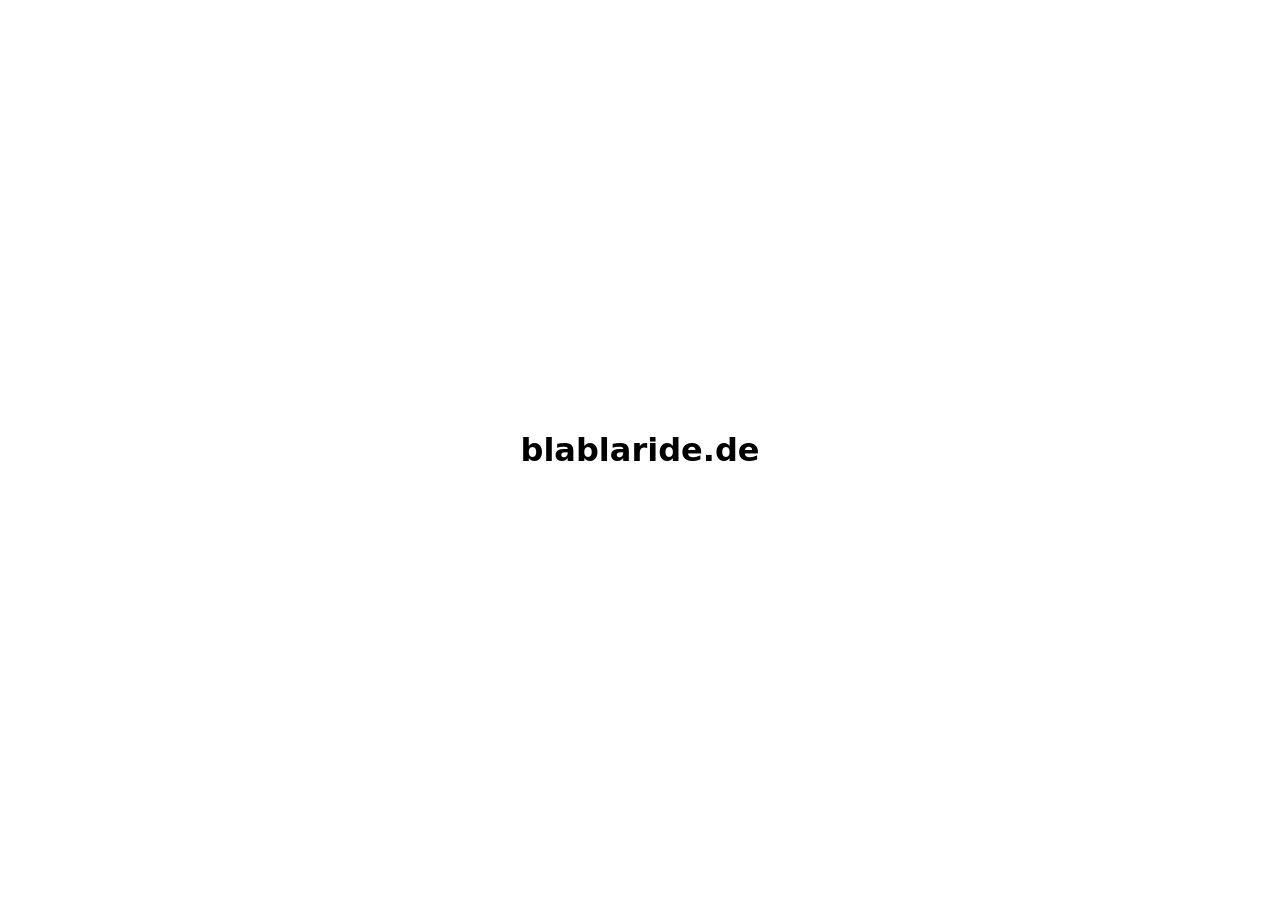
==== index.html @ fe487560 "Seed blablaride.de: concept, build brief, CNAME" ====
<!doctype html><html lang="de"><head><meta charset="utf-8"><meta name="viewport" content="width=device-width,initial-scale=1"><meta name="robots" content="noindex"><title>Work in Progress</title></head><body style="font-family:system-ui;display:grid;place-items:center;min-height:100vh;margin:0"><h1>blablaride.de</h1></body></html>
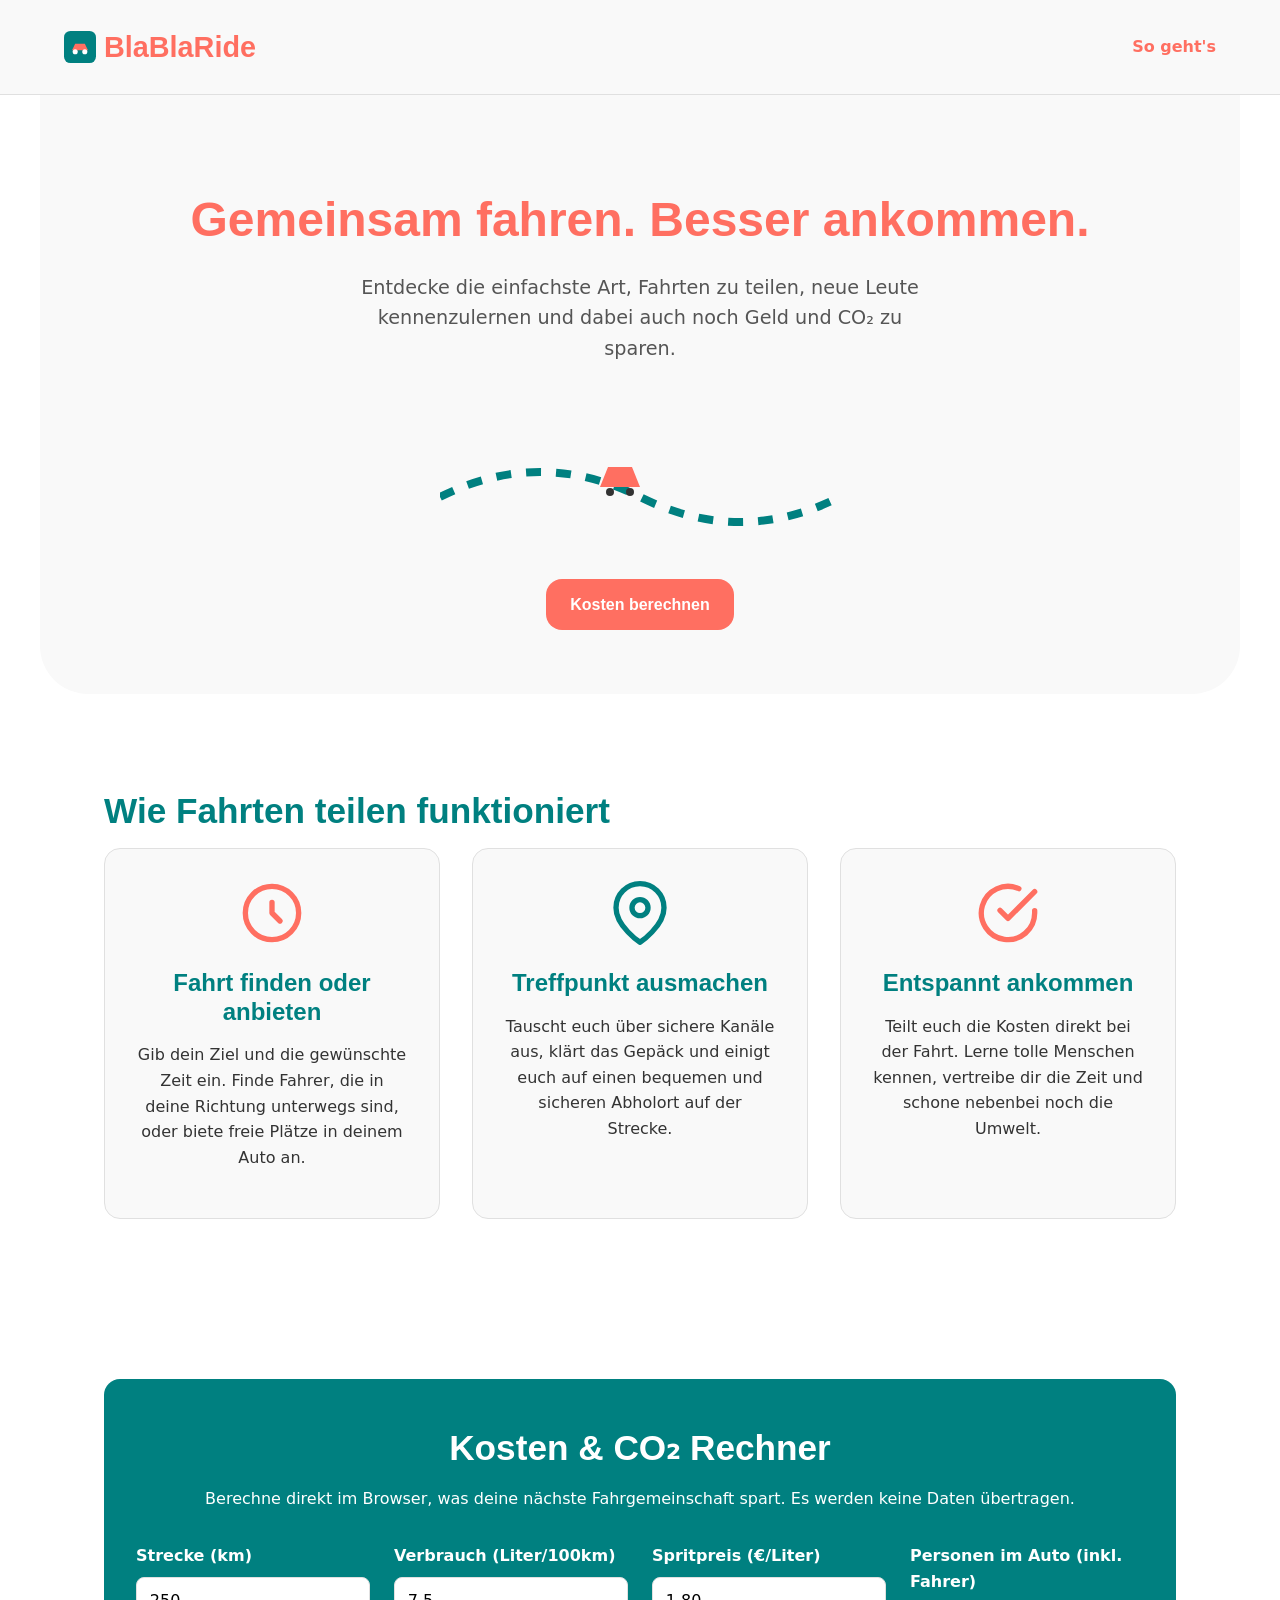
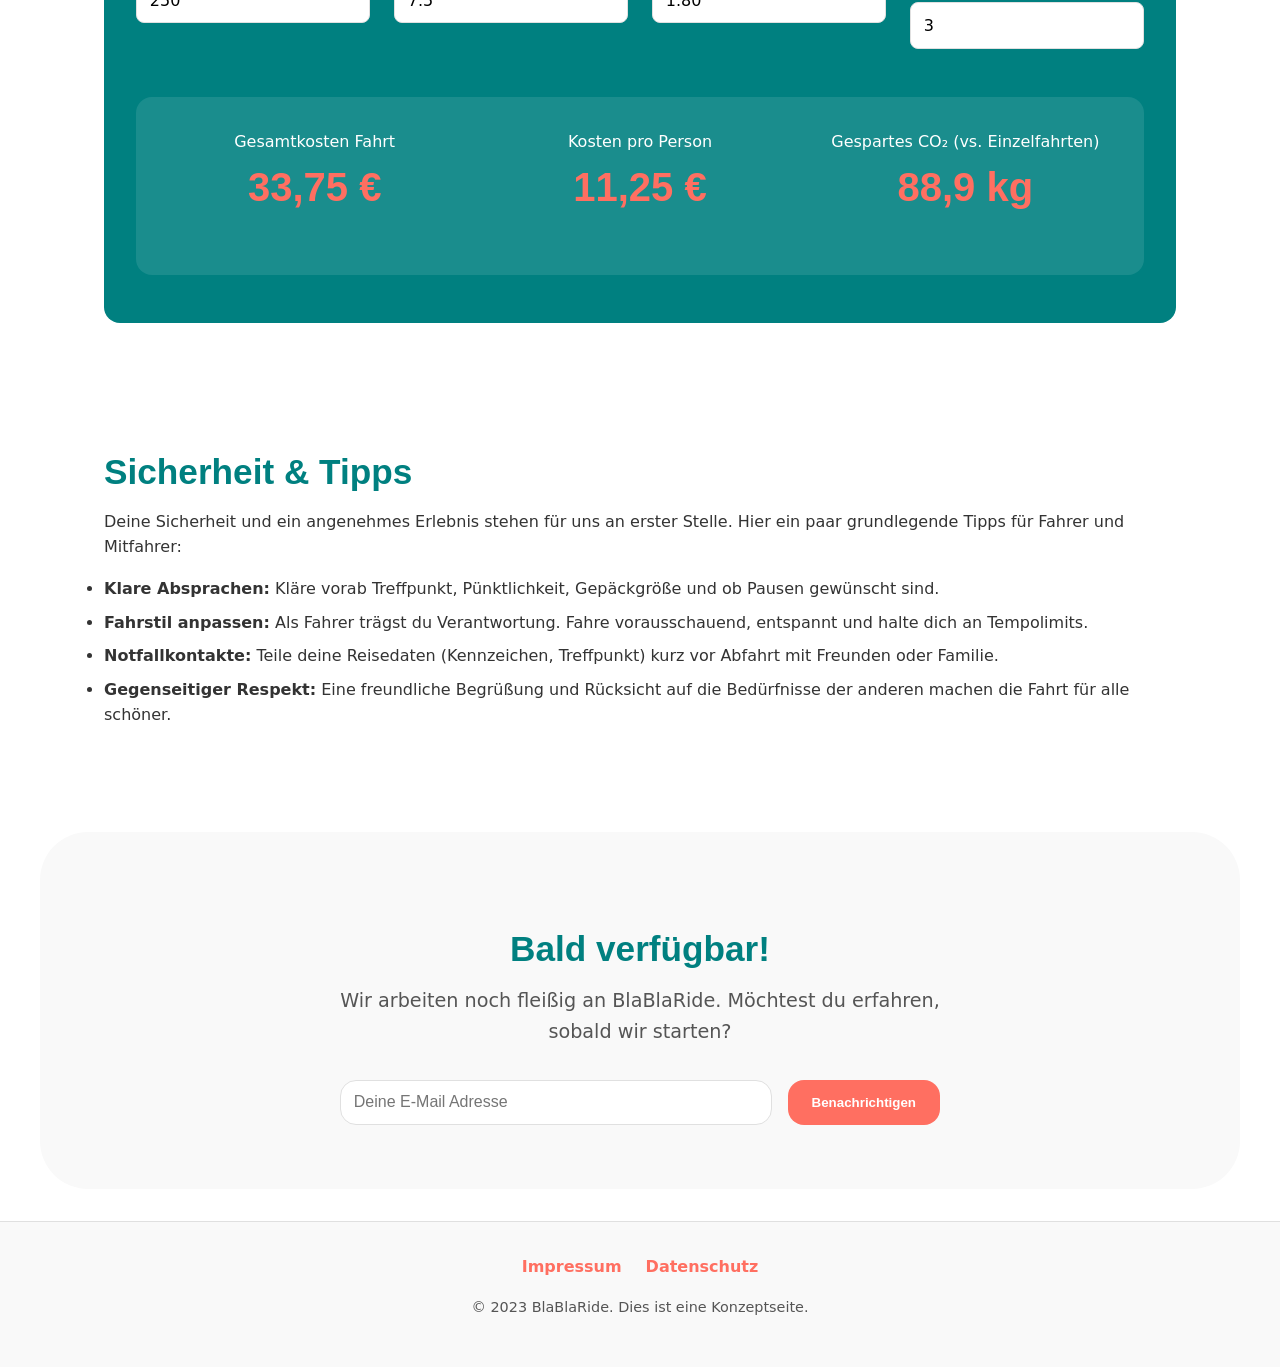
==== commit 2414d056: "feat: build BlaBlaRide concept landing page - Added index.html with German content, hero section, ho" ====
--- a/index.html
+++ b/index.html
@@ -1 +1,151 @@
-<!doctype html><html lang="de"><head><meta charset="utf-8"><meta name="viewport" content="width=device-width,initial-scale=1"><meta name="robots" content="noindex"><title>Work in Progress</title></head><body style="font-family:system-ui;display:grid;place-items:center;min-height:100vh;margin:0"><h1>blablaride.de</h1></body></html>
+<!doctype html>
+<html lang="de">
+<head>
+  <meta charset="utf-8">
+  <meta name="viewport" content="width=device-width,initial-scale=1">
+  <title>BlaBlaRide | Fahrgemeinschaften einfach machen</title>
+  <meta name="description" content="BlaBlaRide: Die freundliche Plattform für Fahrgemeinschaften. Fahrtkosten teilen, CO2 sparen und gemeinsam besser ankommen.">
+
+  <meta property="og:title" content="BlaBlaRide | Fahrgemeinschaften">
+  <meta property="og:description" content="Gemeinsam fahren, Kosten teilen, Umwelt schonen.">
+  <meta property="og:type" content="website">
+  <meta property="og:url" content="https://blablaride.de/">
+  <meta property="og:image" content="https://blablaride.de/favicon.svg">
+
+  <link rel="icon" type="image/svg+xml" href="favicon.svg">
+  <link rel="stylesheet" href="style.css">
+</head>
+<body>
+
+  <header>
+    <a href="/" class="logo">
+      <svg xmlns="http://www.w3.org/2000/svg" viewBox="0 0 100 100">
+        <rect width="100" height="100" rx="20" fill="#008080" />
+        <path d="M 25 60 L 75 60 L 65 40 L 35 40 Z" fill="#FF6F61" />
+        <circle cx="35" cy="65" r="8" fill="#FFFFFF" />
+        <circle cx="65" cy="65" r="8" fill="#FFFFFF" />
+      </svg>
+      BlaBlaRide
+    </a>
+    <nav aria-label="Hauptnavigation">
+      <a href="#so-gehts">So geht's</a>
+    </nav>
+  </header>
+
+  <main>
+    <section class="hero">
+      <h1>Gemeinsam fahren. Besser ankommen.</h1>
+      <p>Entdecke die einfachste Art, Fahrten zu teilen, neue Leute kennenzulernen und dabei auch noch Geld und CO₂ zu sparen.</p>
+
+      <svg class="illustration" xmlns="http://www.w3.org/2000/svg" viewBox="0 0 400 150">
+        <path d="M0 100 Q 100 50, 200 100 T 400 100" fill="none" stroke="#008080" stroke-width="8" stroke-dasharray="15,15" />
+        <g transform="translate(180, 75)">
+          <path d="M -20 15 L 20 15 L 12 -5 L -12 -5 Z" fill="#FF6F61" />
+          <circle cx="-10" cy="20" r="4" fill="#333" />
+          <circle cx="10" cy="20" r="4" fill="#333" />
+        </g>
+      </svg>
+
+      <a href="#rechner" class="btn">Kosten berechnen</a>
+    </section>
+
+    <section id="so-gehts">
+      <h2>Wie Fahrten teilen funktioniert</h2>
+      <div class="grid">
+        <div class="card">
+          <svg xmlns="http://www.w3.org/2000/svg" viewBox="0 0 24 24" fill="none" stroke="#FF6F61" stroke-width="2" stroke-linecap="round" stroke-linejoin="round"><circle cx="12" cy="12" r="10"></circle><path d="M12 8v4l3 3"></path></svg>
+          <h3>Fahrt finden oder anbieten</h3>
+          <p>Gib dein Ziel und die gewünschte Zeit ein. Finde Fahrer, die in deine Richtung unterwegs sind, oder biete freie Plätze in deinem Auto an.</p>
+        </div>
+        <div class="card">
+          <svg xmlns="http://www.w3.org/2000/svg" viewBox="0 0 24 24" fill="none" stroke="#008080" stroke-width="2" stroke-linecap="round" stroke-linejoin="round"><path d="M21 10c0 7-9 13-9 13s-9-6-9-13a9 9 0 0 1 18 0z"></path><circle cx="12" cy="10" r="3"></circle></svg>
+          <h3>Treffpunkt ausmachen</h3>
+          <p>Tauscht euch über sichere Kanäle aus, klärt das Gepäck und einigt euch auf einen bequemen und sicheren Abholort auf der Strecke.</p>
+        </div>
+        <div class="card">
+          <svg xmlns="http://www.w3.org/2000/svg" viewBox="0 0 24 24" fill="none" stroke="#FF6F61" stroke-width="2" stroke-linecap="round" stroke-linejoin="round"><path d="M22 11.08V12a10 10 0 1 1-5.93-9.14"></path><polyline points="22 4 12 14.01 9 11.01"></polyline></svg>
+          <h3>Entspannt ankommen</h3>
+          <p>Teilt euch die Kosten direkt bei der Fahrt. Lerne tolle Menschen kennen, vertreibe dir die Zeit und schone nebenbei noch die Umwelt.</p>
+        </div>
+      </div>
+    </section>
+
+    <section id="rechner">
+      <div class="calculator">
+        <h2>Kosten & CO₂ Rechner</h2>
+        <p style="text-align:center;">Berechne direkt im Browser, was deine nächste Fahrgemeinschaft spart. Es werden keine Daten übertragen.</p>
+
+        <form id="calc-form" class="calculator-form">
+          <div class="form-group">
+            <label for="calc-distance">Strecke (km)</label>
+            <input type="number" id="calc-distance" value="250" min="1" step="1">
+          </div>
+          <div class="form-group">
+            <label for="calc-consumption">Verbrauch (Liter/100km)</label>
+            <input type="number" id="calc-consumption" value="7.5" min="1" step="0.1">
+          </div>
+          <div class="form-group">
+            <label for="calc-price">Spritpreis (€/Liter)</label>
+            <input type="number" id="calc-price" value="1.80" min="0.1" step="0.01">
+          </div>
+          <div class="form-group">
+            <label for="calc-passengers">Personen im Auto (inkl. Fahrer)</label>
+            <input type="number" id="calc-passengers" value="3" min="1" step="1">
+          </div>
+        </form>
+
+        <div class="calculator-results">
+          <div class="grid">
+            <div class="result-item">
+              <span class="result-label">Gesamtkosten Fahrt</span>
+              <span class="result-value" id="res-total">0,00 €</span>
+            </div>
+            <div class="result-item">
+              <span class="result-label">Kosten pro Person</span>
+              <span class="result-value" id="res-per-person">0,00 €</span>
+            </div>
+            <div class="result-item">
+              <span class="result-label">Gespartes CO₂ (vs. Einzelfahrten)</span>
+              <span class="result-value" id="res-co2">0,0 kg</span>
+            </div>
+          </div>
+        </div>
+      </div>
+    </section>
+
+    <section id="sicherheit">
+      <h2>Sicherheit & Tipps</h2>
+      <p>Deine Sicherheit und ein angenehmes Erlebnis stehen für uns an erster Stelle. Hier ein paar grundlegende Tipps für Fahrer und Mitfahrer:</p>
+      <ul>
+        <li style="margin-bottom:0.5rem"><strong>Klare Absprachen:</strong> Kläre vorab Treffpunkt, Pünktlichkeit, Gepäckgröße und ob Pausen gewünscht sind.</li>
+        <li style="margin-bottom:0.5rem"><strong>Fahrstil anpassen:</strong> Als Fahrer trägst du Verantwortung. Fahre vorausschauend, entspannt und halte dich an Tempolimits.</li>
+        <li style="margin-bottom:0.5rem"><strong>Notfallkontakte:</strong> Teile deine Reisedaten (Kennzeichen, Treffpunkt) kurz vor Abfahrt mit Freunden oder Familie.</li>
+        <li style="margin-bottom:0.5rem"><strong>Gegenseitiger Respekt:</strong> Eine freundliche Begrüßung und Rücksicht auf die Bedürfnisse der anderen machen die Fahrt für alle schöner.</li>
+      </ul>
+    </section>
+
+    <section id="newsletter" class="hero" style="border-radius: 3rem; margin-top: 2rem;">
+      <h2>Bald verfügbar!</h2>
+      <p>Wir arbeiten noch fleißig an BlaBlaRide. Möchtest du erfahren, sobald wir starten?</p>
+      <div class="newsletter">
+        <form action="#" method="get" onsubmit="event.preventDefault(); alert('Dies ist eine Konzeptseite. Es werden keine Daten gespeichert.');">
+          <label for="email-input" class="visually-hidden" style="display:none;">E-Mail Adresse</label>
+          <input type="email" id="email-input" placeholder="Deine E-Mail Adresse" required aria-label="E-Mail Adresse">
+          <button type="submit" class="btn">Benachrichtigen</button>
+        </form>
+      </div>
+    </section>
+
+  </main>
+
+  <footer>
+    <nav aria-label="Fußzeile">
+      <a href="impressum.html">Impressum</a>
+      <a href="datenschutz.html">Datenschutz</a>
+    </nav>
+    <p>&copy; 2023 BlaBlaRide. Dies ist eine Konzeptseite.</p>
+  </footer>
+
+  <script src="script.js"></script>
+</body>
+</html>
--- a/style.css
+++ b/style.css
@@ -0,0 +1,339 @@
+:root {
+  --color-coral: #FF6F61;
+  --color-teal: #008080;
+  --color-bg: #FFFFFF;
+  --color-text: #333333;
+  --color-text-light: #555555;
+  --color-card-bg: #F9F9F9;
+  --color-border: #E0E0E0;
+  --font-heading: ui-rounded, 'Hiragino Maru Gothic ProN', Quicksand, Comfortaa, Manjari, 'Arial Rounded MT', 'Arial Rounded MT Bold', Calibri, Candara, Segoe, "Segoe UI", Optima, Arial, sans-serif;
+  --font-body: system-ui, -apple-system, BlinkMacSystemFont, "Segoe UI", Roboto, Oxygen, Ubuntu, Cantarell, "Open Sans", "Helvetica Neue", sans-serif;
+  --border-radius: 16px;
+  --spacing: 1.5rem;
+}
+
+@media (prefers-color-scheme: dark) {
+  :root {
+    --color-bg: #1A1A1A;
+    --color-text: #F0F0F0;
+    --color-text-light: #CCCCCC;
+    --color-card-bg: #2A2A2A;
+    --color-border: #444444;
+    --color-coral: #FF857A;
+    --color-teal: #40B0B0;
+  }
+}
+
+* {
+  box-sizing: border-box;
+  margin: 0;
+  padding: 0;
+}
+
+body {
+  font-family: var(--font-body);
+  background-color: var(--color-bg);
+  color: var(--color-text);
+  line-height: 1.6;
+  overflow-x: hidden;
+  display: flex;
+  flex-direction: column;
+  min-height: 100vh;
+}
+
+h1, h2, h3, h4, h5, h6 {
+  font-family: var(--font-heading);
+  color: var(--color-teal);
+  margin-bottom: 1rem;
+  line-height: 1.2;
+}
+
+h1 {
+  font-size: 3rem;
+  color: var(--color-coral);
+}
+
+h2 {
+  font-size: 2.2rem;
+}
+
+h3 {
+  font-size: 1.5rem;
+}
+
+p {
+  margin-bottom: 1rem;
+}
+
+a {
+  color: var(--color-coral);
+  text-decoration: none;
+  font-weight: 600;
+  transition: color 0.2s ease;
+}
+
+a:hover, a:focus {
+  color: var(--color-teal);
+  text-decoration: underline;
+}
+
+a:focus, button:focus, input:focus {
+  outline: 3px solid var(--color-coral);
+  outline-offset: 2px;
+}
+
+header {
+  background-color: var(--color-card-bg);
+  padding: 1.5rem 5%;
+  display: flex;
+  justify-content: space-between;
+  align-items: center;
+  border-bottom: 1px solid var(--color-border);
+}
+
+.logo {
+  font-family: var(--font-heading);
+  font-size: 1.8rem;
+  font-weight: 700;
+  color: var(--color-coral);
+  display: flex;
+  align-items: center;
+  gap: 0.5rem;
+  text-decoration: none;
+}
+
+.logo:hover {
+  text-decoration: none;
+  color: var(--color-coral);
+}
+
+.logo svg {
+  width: 32px;
+  height: 32px;
+}
+
+main {
+  flex: 1;
+}
+
+section {
+  padding: 4rem 5%;
+  max-width: 1200px;
+  margin: 0 auto;
+}
+
+.hero {
+  text-align: center;
+  padding: 6rem 5% 4rem;
+  background-color: var(--color-card-bg);
+  border-radius: 0 0 3rem 3rem;
+  margin-bottom: 2rem;
+}
+
+.hero h1 {
+  margin-bottom: 1.5rem;
+}
+
+.hero p {
+  font-size: 1.2rem;
+  max-width: 600px;
+  margin: 0 auto 2rem;
+  color: var(--color-text-light);
+}
+
+.btn {
+  display: inline-block;
+  background-color: var(--color-coral);
+  color: #fff;
+  padding: 0.8rem 1.5rem;
+  border-radius: var(--border-radius);
+  font-weight: 600;
+  font-family: var(--font-heading);
+  border: none;
+  cursor: pointer;
+  transition: transform 0.2s, background-color 0.2s;
+  text-align: center;
+}
+
+.btn:hover {
+  background-color: var(--color-teal);
+  color: #fff;
+  text-decoration: none;
+}
+
+.btn:active {
+  transform: scale(0.98);
+}
+
+@media (prefers-reduced-motion: reduce) {
+  * {
+    animation-duration: 0.01ms !important;
+    animation-iteration-count: 1 !important;
+    transition-duration: 0.01ms !important;
+    scroll-behavior: auto !important;
+  }
+}
+
+.grid {
+  display: grid;
+  grid-template-columns: repeat(auto-fit, minmax(280px, 1fr));
+  gap: 2rem;
+}
+
+.card {
+  background-color: var(--color-card-bg);
+  padding: 2rem;
+  border-radius: var(--border-radius);
+  border: 1px solid var(--color-border);
+  text-align: center;
+}
+
+.card svg {
+  width: 64px;
+  height: 64px;
+  margin-bottom: 1rem;
+}
+
+.calculator {
+  background-color: var(--color-teal);
+  color: #fff;
+  padding: 3rem 2rem;
+  border-radius: var(--border-radius);
+  margin-top: 2rem;
+}
+
+.calculator h2 {
+  color: #fff;
+  text-align: center;
+}
+
+.calculator-form {
+  display: grid;
+  grid-template-columns: repeat(auto-fit, minmax(200px, 1fr));
+  gap: 1.5rem;
+  margin-top: 2rem;
+}
+
+.form-group {
+  display: flex;
+  flex-direction: column;
+}
+
+.form-group label {
+  font-weight: 600;
+  margin-bottom: 0.5rem;
+}
+
+.form-group input {
+  padding: 0.8rem;
+  border-radius: 8px;
+  border: 1px solid var(--color-border);
+  font-size: 1rem;
+  font-family: var(--font-body);
+}
+
+.calculator-results {
+  margin-top: 3rem;
+  background-color: rgba(255, 255, 255, 0.1);
+  padding: 2rem;
+  border-radius: var(--border-radius);
+  text-align: center;
+}
+
+.result-item {
+  margin-bottom: 1.5rem;
+}
+
+.result-item:last-child {
+  margin-bottom: 0;
+}
+
+.result-value {
+  font-size: 2.5rem;
+  font-weight: 700;
+  font-family: var(--font-heading);
+  color: var(--color-coral);
+  display: block;
+}
+
+@media (prefers-color-scheme: dark) {
+  .calculator-results {
+    background-color: rgba(0, 0, 0, 0.2);
+  }
+  .result-value {
+    color: var(--color-coral);
+  }
+}
+
+
+footer {
+  background-color: var(--color-card-bg);
+  padding: 2rem 5%;
+  text-align: center;
+  border-top: 1px solid var(--color-border);
+  margin-top: auto;
+}
+
+footer nav {
+  margin-bottom: 1rem;
+  display: flex;
+  justify-content: center;
+  gap: 1.5rem;
+  flex-wrap: wrap;
+}
+
+footer p {
+  color: var(--color-text-light);
+  font-size: 0.9rem;
+}
+
+.illustration {
+  width: 100%;
+  max-width: 400px;
+  height: auto;
+  margin: 2rem auto;
+  display: block;
+}
+
+.newsletter {
+  text-align: center;
+  max-width: 600px;
+  margin: 0 auto;
+}
+
+.newsletter form {
+  display: flex;
+  gap: 1rem;
+  margin-top: 1.5rem;
+}
+
+.newsletter input[type="email"] {
+  flex: 1;
+  padding: 0.8rem;
+  border-radius: var(--border-radius);
+  border: 1px solid var(--color-border);
+  font-size: 1rem;
+  background-color: var(--color-bg);
+  color: var(--color-text);
+}
+
+@media (max-width: 600px) {
+  .newsletter form {
+    flex-direction: column;
+  }
+}
+
+.text-page {
+  max-width: 800px;
+  padding-top: 2rem;
+}
+
+.text-page h1 {
+  font-size: 2.5rem;
+  margin-bottom: 2rem;
+}
+
+.text-page h2 {
+  font-size: 1.8rem;
+  margin-top: 2rem;
+}
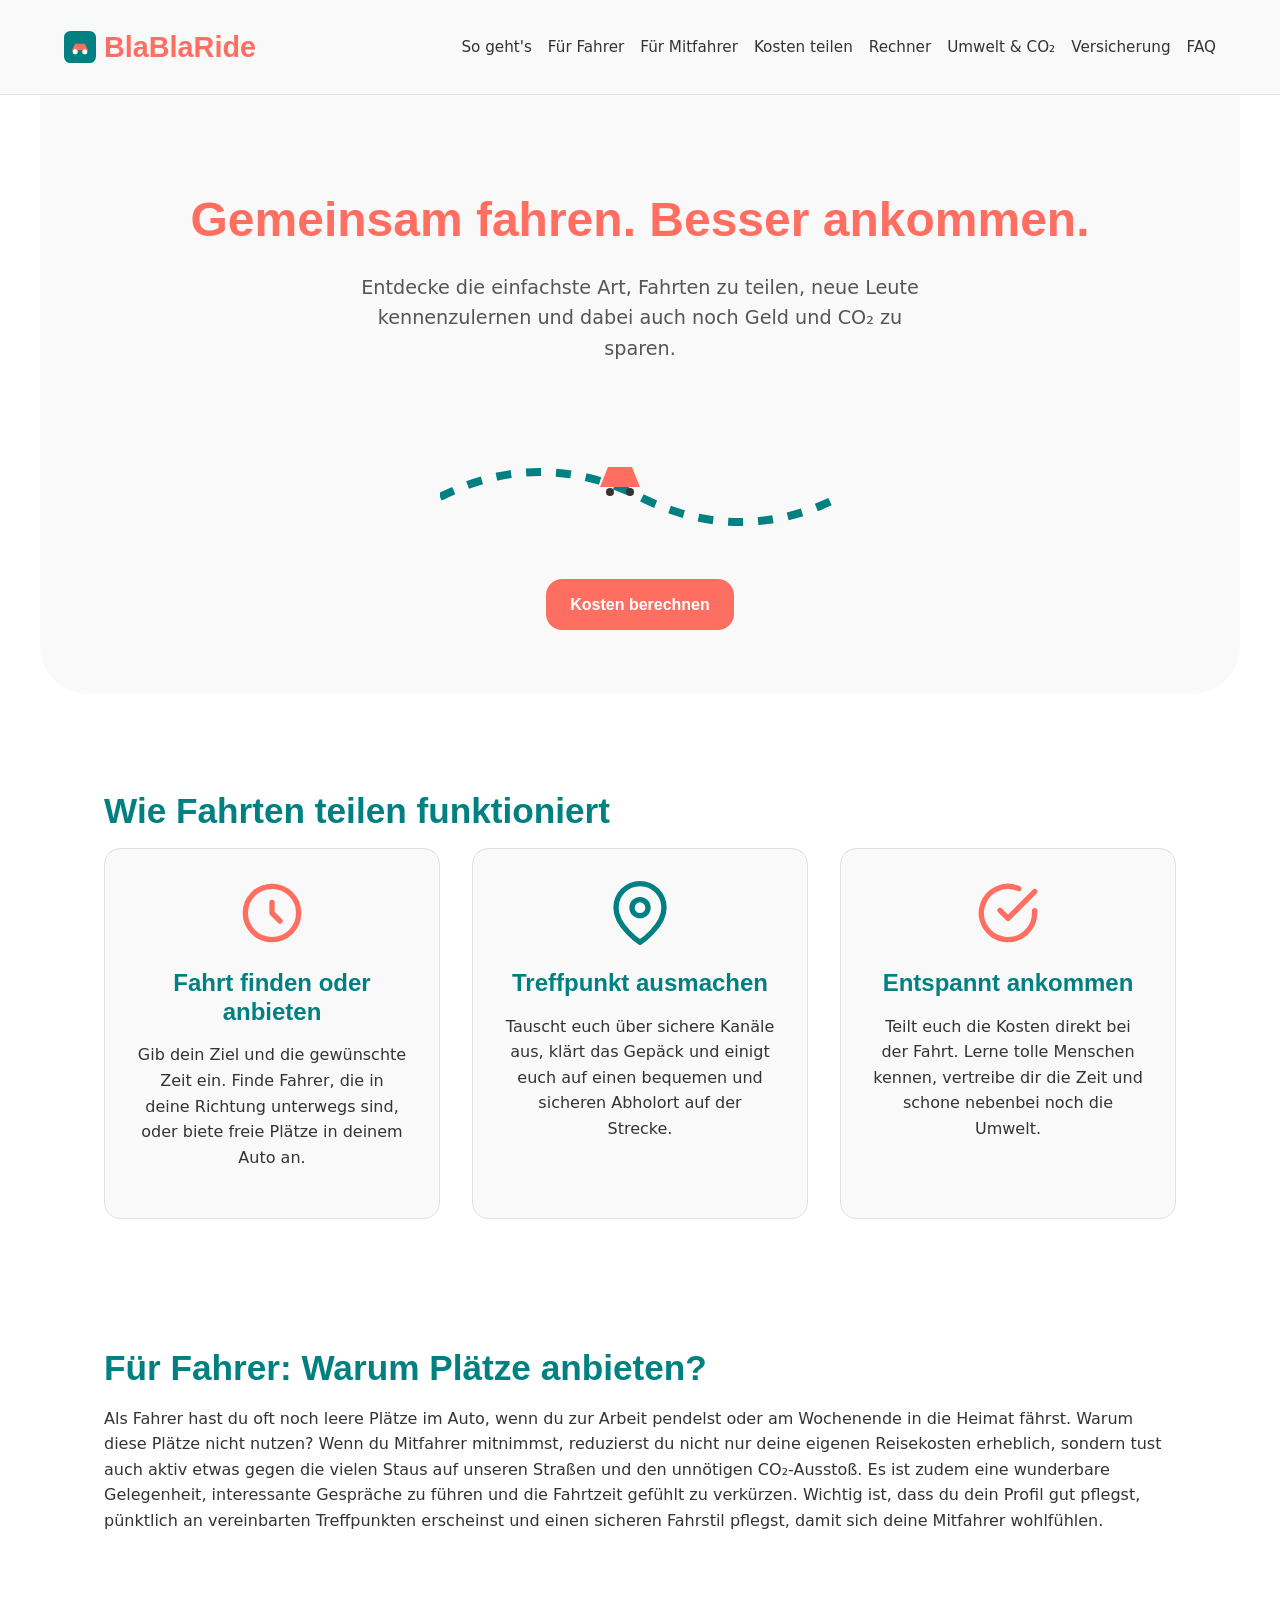
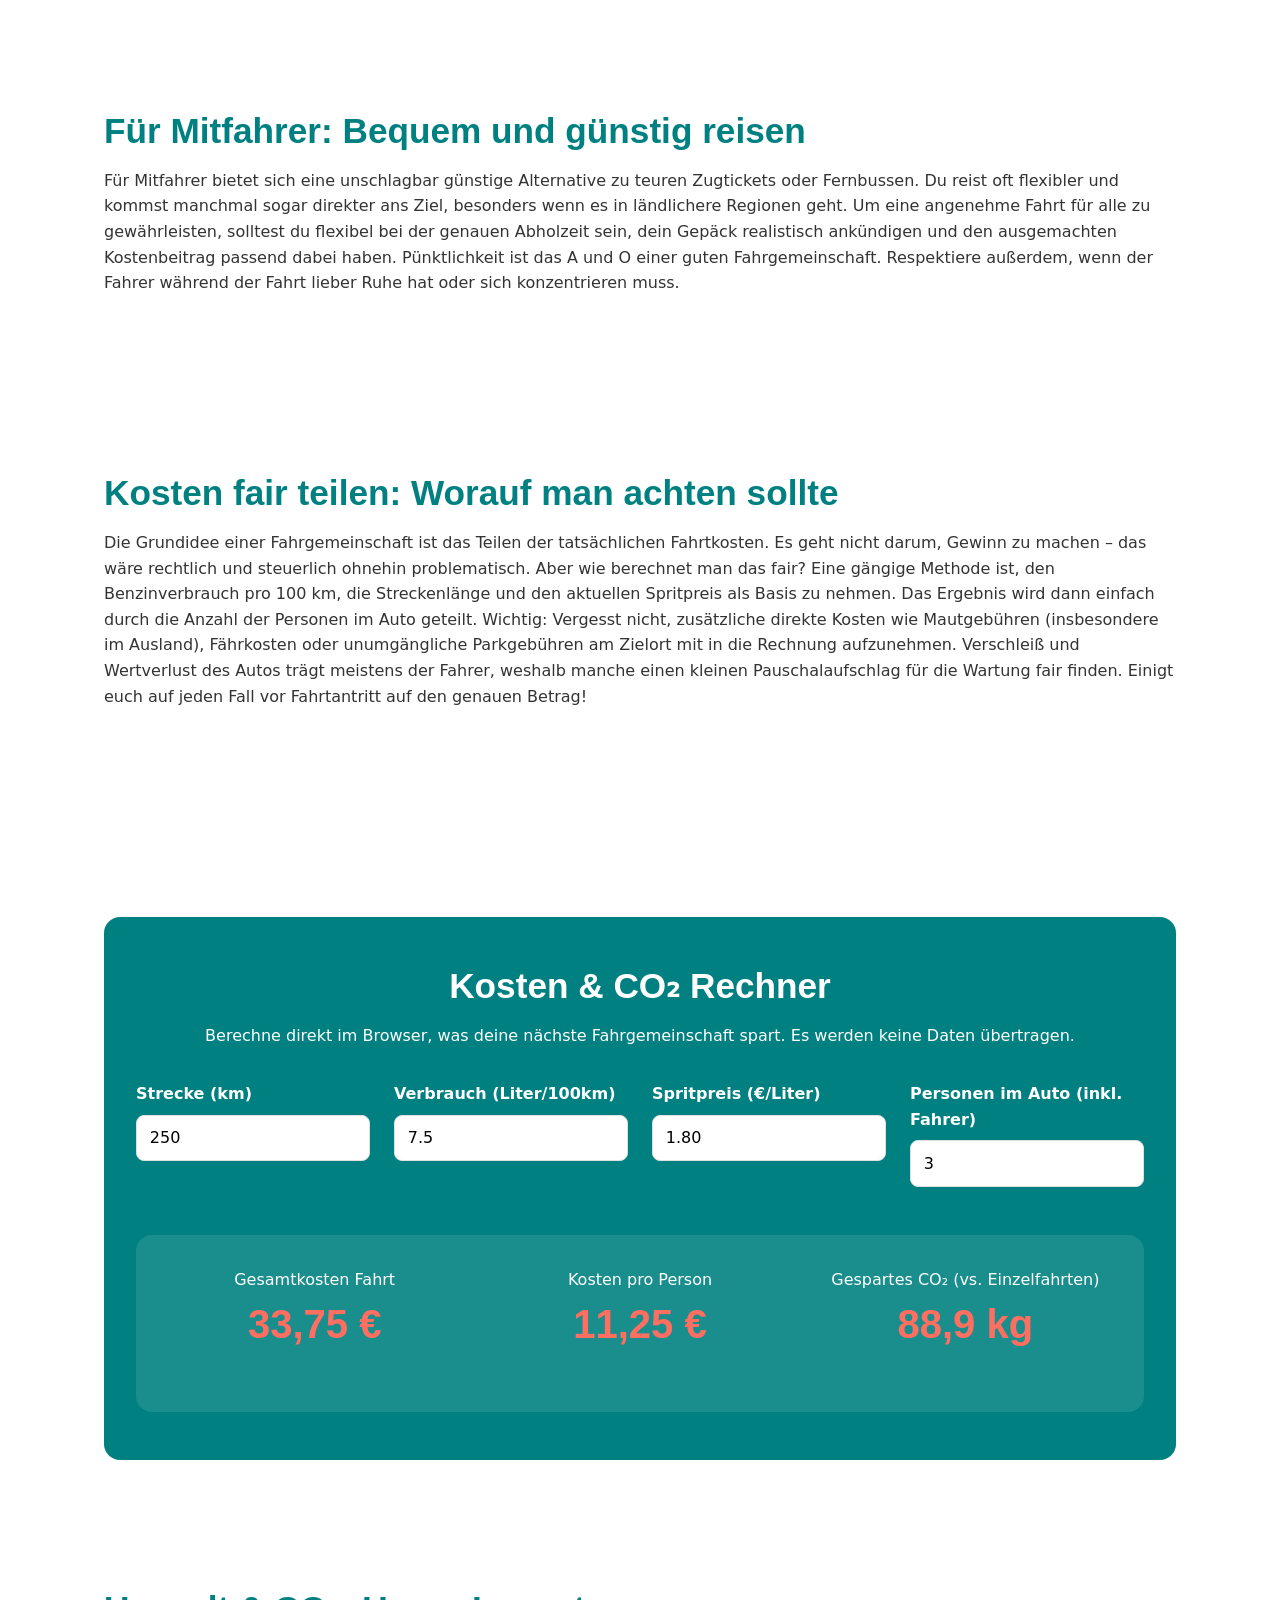
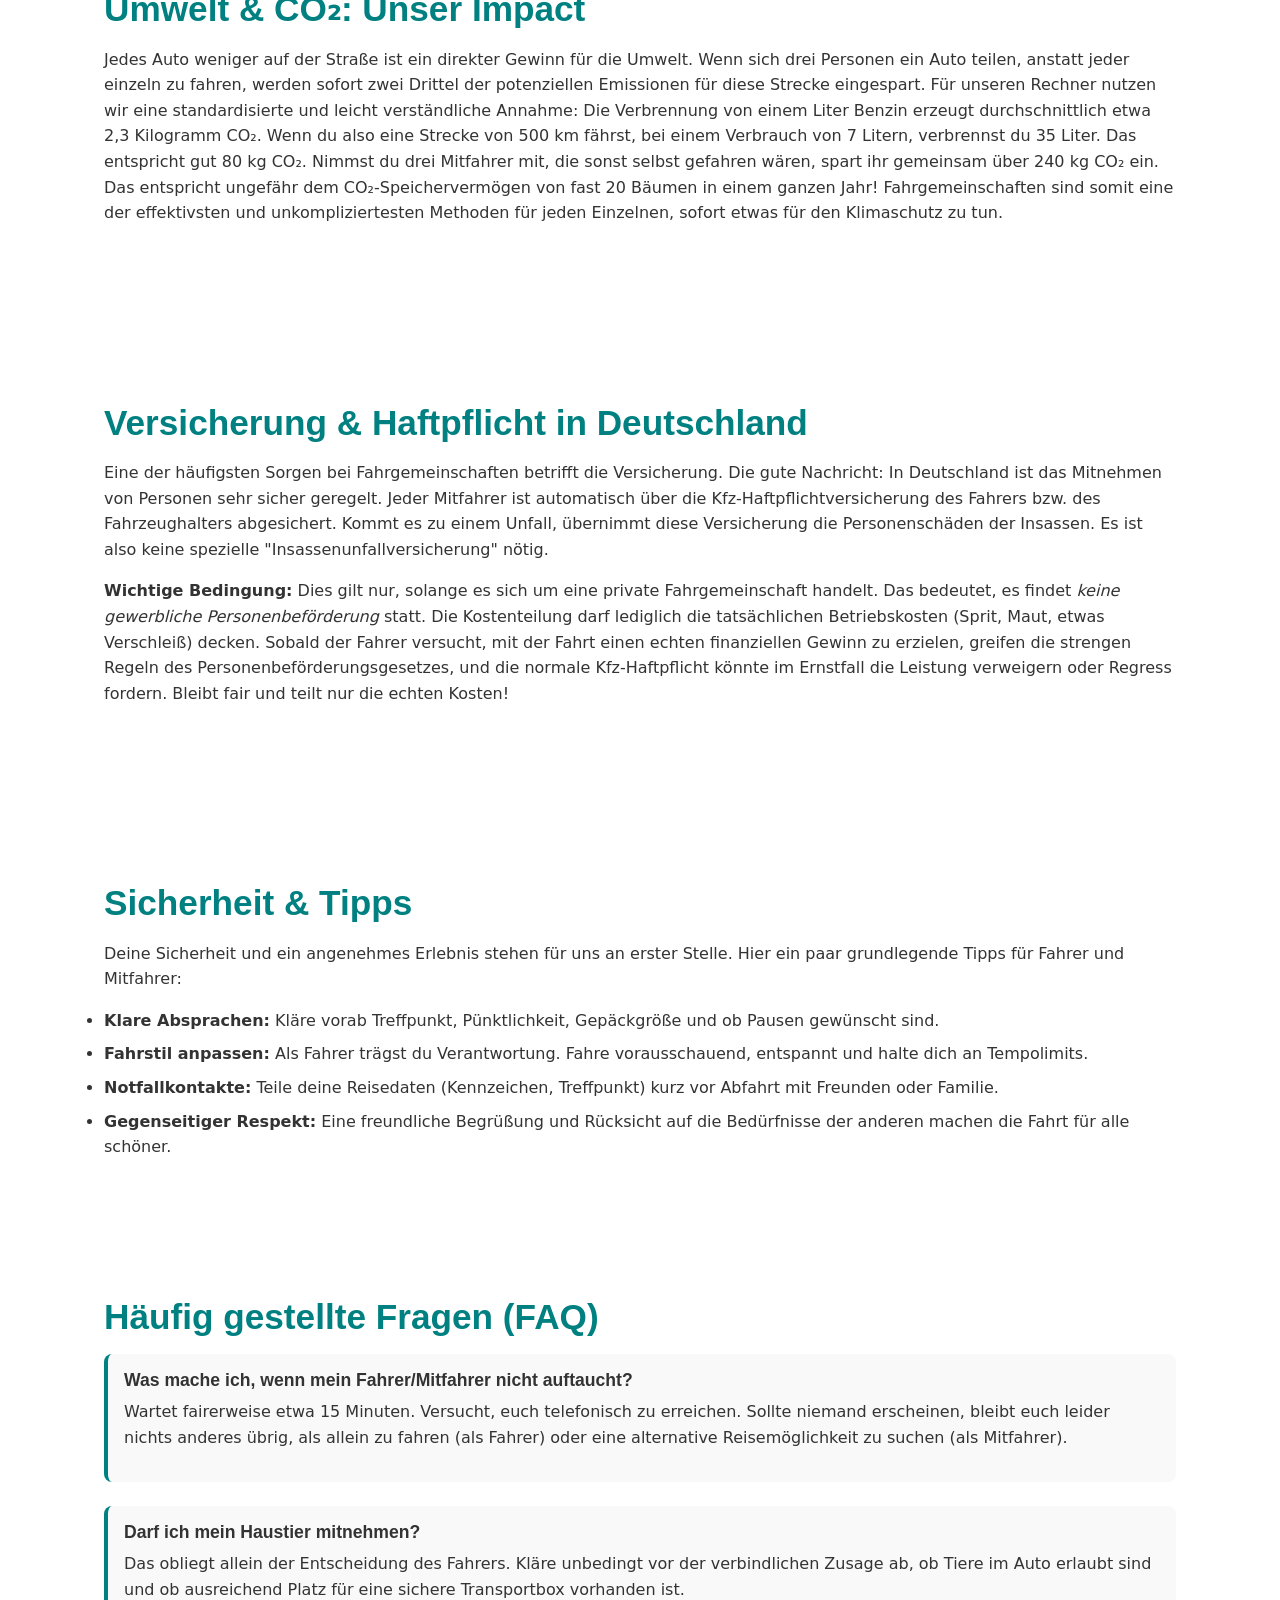
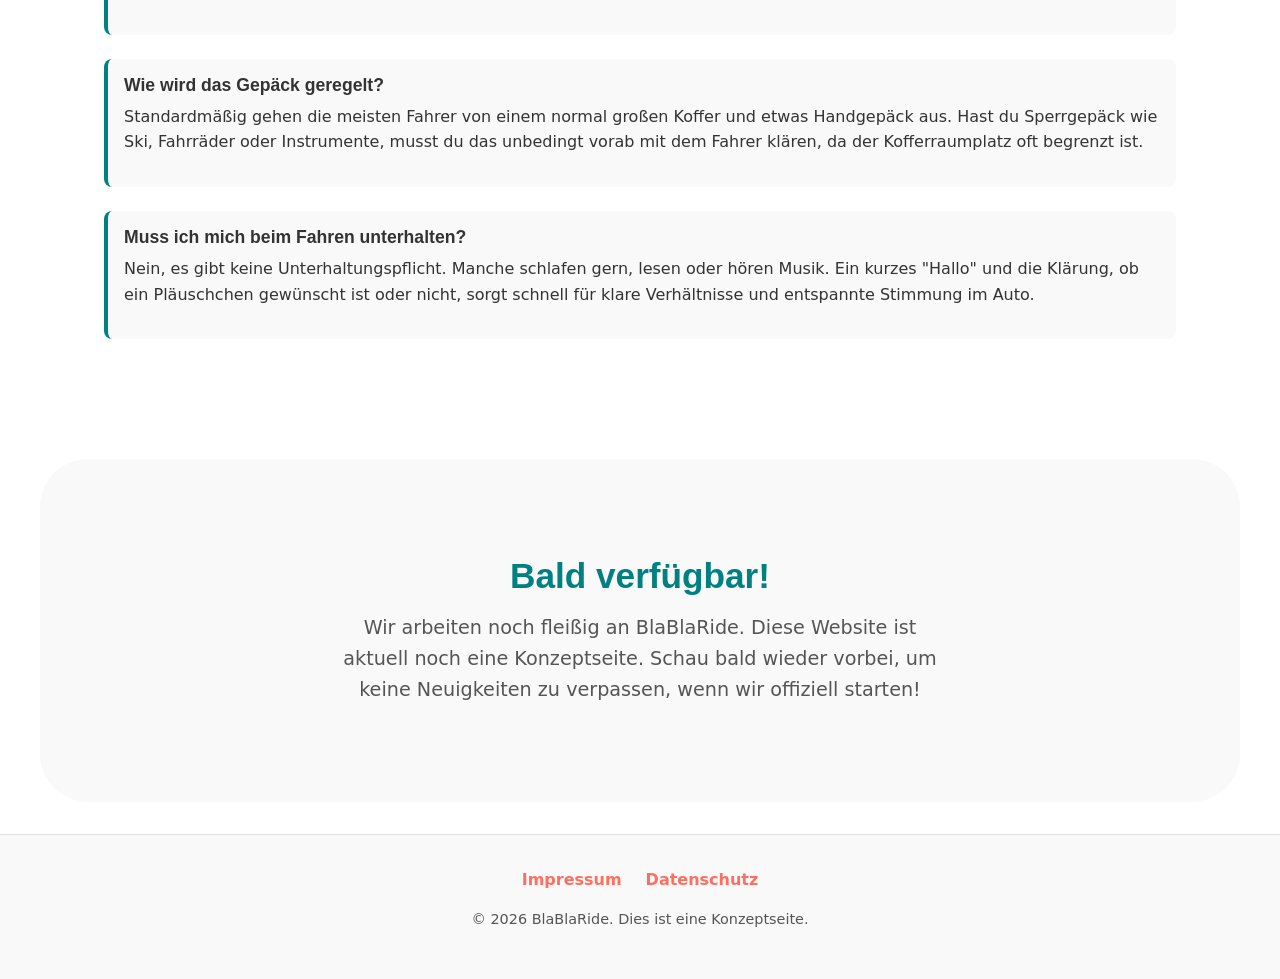
==== commit 30d9b9c9: "feat: address review feedback, expand content and remove data collection - Replaced the email signup" ====
--- a/index.html
+++ b/index.html
@@ -14,6 +14,50 @@
 
   <link rel="icon" type="image/svg+xml" href="favicon.svg">
   <link rel="stylesheet" href="style.css">
+  <style>
+    /* Additional inline styles for new navigation if needed */
+    .main-nav {
+      display: flex;
+      gap: 1rem;
+      flex-wrap: wrap;
+    }
+    .main-nav a {
+      font-size: 0.95rem;
+      color: var(--color-text);
+      font-weight: 500;
+    }
+    .main-nav a:hover {
+      color: var(--color-coral);
+    }
+    @media (max-width: 768px) {
+      header {
+        flex-direction: column;
+        align-items: flex-start;
+        gap: 1rem;
+      }
+    }
+
+    .content-section {
+      margin-bottom: 2rem;
+    }
+    .content-section h3 {
+      margin-top: 1.5rem;
+      color: var(--color-coral);
+    }
+
+    .faq-item {
+      margin-bottom: 1.5rem;
+      padding: 1rem;
+      background-color: var(--color-card-bg);
+      border-radius: 8px;
+      border-left: 4px solid var(--color-teal);
+    }
+    .faq-item h4 {
+      margin-bottom: 0.5rem;
+      color: var(--color-text);
+      font-size: 1.1rem;
+    }
+  </style>
 </head>
 <body>
 
@@ -27,8 +71,15 @@
       </svg>
       BlaBlaRide
     </a>
-    <nav aria-label="Hauptnavigation">
+    <nav class="main-nav" aria-label="Hauptnavigation">
       <a href="#so-gehts">So geht's</a>
+      <a href="#fahrer">Für Fahrer</a>
+      <a href="#mitfahrer">Für Mitfahrer</a>
+      <a href="#kosten">Kosten teilen</a>
+      <a href="#rechner">Rechner</a>
+      <a href="#umwelt">Umwelt & CO₂</a>
+      <a href="#versicherung">Versicherung</a>
+      <a href="#faq">FAQ</a>
     </nav>
   </header>
 
@@ -68,6 +119,21 @@
           <p>Teilt euch die Kosten direkt bei der Fahrt. Lerne tolle Menschen kennen, vertreibe dir die Zeit und schone nebenbei noch die Umwelt.</p>
         </div>
       </div>
+    </section>
+
+    <section id="fahrer" class="content-section">
+      <h2>Für Fahrer: Warum Plätze anbieten?</h2>
+      <p>Als Fahrer hast du oft noch leere Plätze im Auto, wenn du zur Arbeit pendelst oder am Wochenende in die Heimat fährst. Warum diese Plätze nicht nutzen? Wenn du Mitfahrer mitnimmst, reduzierst du nicht nur deine eigenen Reisekosten erheblich, sondern tust auch aktiv etwas gegen die vielen Staus auf unseren Straßen und den unnötigen CO₂-Ausstoß. Es ist zudem eine wunderbare Gelegenheit, interessante Gespräche zu führen und die Fahrtzeit gefühlt zu verkürzen. Wichtig ist, dass du dein Profil gut pflegst, pünktlich an vereinbarten Treffpunkten erscheinst und einen sicheren Fahrstil pflegst, damit sich deine Mitfahrer wohlfühlen.</p>
+    </section>
+
+    <section id="mitfahrer" class="content-section">
+      <h2>Für Mitfahrer: Bequem und günstig reisen</h2>
+      <p>Für Mitfahrer bietet sich eine unschlagbar günstige Alternative zu teuren Zugtickets oder Fernbussen. Du reist oft flexibler und kommst manchmal sogar direkter ans Ziel, besonders wenn es in ländlichere Regionen geht. Um eine angenehme Fahrt für alle zu gewährleisten, solltest du flexibel bei der genauen Abholzeit sein, dein Gepäck realistisch ankündigen und den ausgemachten Kostenbeitrag passend dabei haben. Pünktlichkeit ist das A und O einer guten Fahrgemeinschaft. Respektiere außerdem, wenn der Fahrer während der Fahrt lieber Ruhe hat oder sich konzentrieren muss.</p>
+    </section>
+
+    <section id="kosten" class="content-section">
+      <h2>Kosten fair teilen: Worauf man achten sollte</h2>
+      <p>Die Grundidee einer Fahrgemeinschaft ist das Teilen der tatsächlichen Fahrtkosten. Es geht nicht darum, Gewinn zu machen – das wäre rechtlich und steuerlich ohnehin problematisch. Aber wie berechnet man das fair? Eine gängige Methode ist, den Benzinverbrauch pro 100 km, die Streckenlänge und den aktuellen Spritpreis als Basis zu nehmen. Das Ergebnis wird dann einfach durch die Anzahl der Personen im Auto geteilt. Wichtig: Vergesst nicht, zusätzliche direkte Kosten wie Mautgebühren (insbesondere im Ausland), Fährkosten oder unumgängliche Parkgebühren am Zielort mit in die Rechnung aufzunehmen. Verschleiß und Wertverlust des Autos trägt meistens der Fahrer, weshalb manche einen kleinen Pauschalaufschlag für die Wartung fair finden. Einigt euch auf jeden Fall vor Fahrtantritt auf den genauen Betrag!</p>
     </section>
 
     <section id="rechner">
@@ -113,6 +179,17 @@
       </div>
     </section>
 
+    <section id="umwelt" class="content-section">
+      <h2>Umwelt & CO₂: Unser Impact</h2>
+      <p>Jedes Auto weniger auf der Straße ist ein direkter Gewinn für die Umwelt. Wenn sich drei Personen ein Auto teilen, anstatt jeder einzeln zu fahren, werden sofort zwei Drittel der potenziellen Emissionen für diese Strecke eingespart. Für unseren Rechner nutzen wir eine standardisierte und leicht verständliche Annahme: Die Verbrennung von einem Liter Benzin erzeugt durchschnittlich etwa 2,3 Kilogramm CO₂. Wenn du also eine Strecke von 500 km fährst, bei einem Verbrauch von 7 Litern, verbrennst du 35 Liter. Das entspricht gut 80 kg CO₂. Nimmst du drei Mitfahrer mit, die sonst selbst gefahren wären, spart ihr gemeinsam über 240 kg CO₂ ein. Das entspricht ungefähr dem CO₂-Speichervermögen von fast 20 Bäumen in einem ganzen Jahr! Fahrgemeinschaften sind somit eine der effektivsten und unkompliziertesten Methoden für jeden Einzelnen, sofort etwas für den Klimaschutz zu tun.</p>
+    </section>
+
+    <section id="versicherung" class="content-section">
+      <h2>Versicherung & Haftpflicht in Deutschland</h2>
+      <p>Eine der häufigsten Sorgen bei Fahrgemeinschaften betrifft die Versicherung. Die gute Nachricht: In Deutschland ist das Mitnehmen von Personen sehr sicher geregelt. Jeder Mitfahrer ist automatisch über die Kfz-Haftpflichtversicherung des Fahrers bzw. des Fahrzeughalters abgesichert. Kommt es zu einem Unfall, übernimmt diese Versicherung die Personenschäden der Insassen. Es ist also keine spezielle "Insassenunfallversicherung" nötig. </p>
+      <p><strong>Wichtige Bedingung:</strong> Dies gilt nur, solange es sich um eine private Fahrgemeinschaft handelt. Das bedeutet, es findet <em>keine gewerbliche Personenbeförderung</em> statt. Die Kostenteilung darf lediglich die tatsächlichen Betriebskosten (Sprit, Maut, etwas Verschleiß) decken. Sobald der Fahrer versucht, mit der Fahrt einen echten finanziellen Gewinn zu erzielen, greifen die strengen Regeln des Personenbeförderungsgesetzes, und die normale Kfz-Haftpflicht könnte im Ernstfall die Leistung verweigern oder Regress fordern. Bleibt fair und teilt nur die echten Kosten!</p>
+    </section>
+
     <section id="sicherheit">
       <h2>Sicherheit & Tipps</h2>
       <p>Deine Sicherheit und ein angenehmes Erlebnis stehen für uns an erster Stelle. Hier ein paar grundlegende Tipps für Fahrer und Mitfahrer:</p>
@@ -124,16 +201,29 @@
       </ul>
     </section>
 
+    <section id="faq" class="content-section">
+      <h2>Häufig gestellte Fragen (FAQ)</h2>
+      <div class="faq-item">
+        <h4>Was mache ich, wenn mein Fahrer/Mitfahrer nicht auftaucht?</h4>
+        <p>Wartet fairerweise etwa 15 Minuten. Versucht, euch telefonisch zu erreichen. Sollte niemand erscheinen, bleibt euch leider nichts anderes übrig, als allein zu fahren (als Fahrer) oder eine alternative Reisemöglichkeit zu suchen (als Mitfahrer).</p>
+      </div>
+      <div class="faq-item">
+        <h4>Darf ich mein Haustier mitnehmen?</h4>
+        <p>Das obliegt allein der Entscheidung des Fahrers. Kläre unbedingt vor der verbindlichen Zusage ab, ob Tiere im Auto erlaubt sind und ob ausreichend Platz für eine sichere Transportbox vorhanden ist.</p>
+      </div>
+      <div class="faq-item">
+        <h4>Wie wird das Gepäck geregelt?</h4>
+        <p>Standardmäßig gehen die meisten Fahrer von einem normal großen Koffer und etwas Handgepäck aus. Hast du Sperrgepäck wie Ski, Fahrräder oder Instrumente, musst du das unbedingt vorab mit dem Fahrer klären, da der Kofferraumplatz oft begrenzt ist.</p>
+      </div>
+      <div class="faq-item">
+        <h4>Muss ich mich beim Fahren unterhalten?</h4>
+        <p>Nein, es gibt keine Unterhaltungspflicht. Manche schlafen gern, lesen oder hören Musik. Ein kurzes "Hallo" und die Klärung, ob ein Pläuschchen gewünscht ist oder nicht, sorgt schnell für klare Verhältnisse und entspannte Stimmung im Auto.</p>
+      </div>
+    </section>
+
     <section id="newsletter" class="hero" style="border-radius: 3rem; margin-top: 2rem;">
       <h2>Bald verfügbar!</h2>
-      <p>Wir arbeiten noch fleißig an BlaBlaRide. Möchtest du erfahren, sobald wir starten?</p>
-      <div class="newsletter">
-        <form action="#" method="get" onsubmit="event.preventDefault(); alert('Dies ist eine Konzeptseite. Es werden keine Daten gespeichert.');">
-          <label for="email-input" class="visually-hidden" style="display:none;">E-Mail Adresse</label>
-          <input type="email" id="email-input" placeholder="Deine E-Mail Adresse" required aria-label="E-Mail Adresse">
-          <button type="submit" class="btn">Benachrichtigen</button>
-        </form>
-      </div>
+      <p>Wir arbeiten noch fleißig an BlaBlaRide. Diese Website ist aktuell noch eine Konzeptseite. Schau bald wieder vorbei, um keine Neuigkeiten zu verpassen, wenn wir offiziell starten!</p>
     </section>
 
   </main>
@@ -143,7 +233,7 @@
       <a href="impressum.html">Impressum</a>
       <a href="datenschutz.html">Datenschutz</a>
     </nav>
-    <p>&copy; 2023 BlaBlaRide. Dies ist eine Konzeptseite.</p>
+    <p>&copy; 2026 BlaBlaRide. Dies ist eine Konzeptseite.</p>
   </footer>
 
   <script src="script.js"></script>
